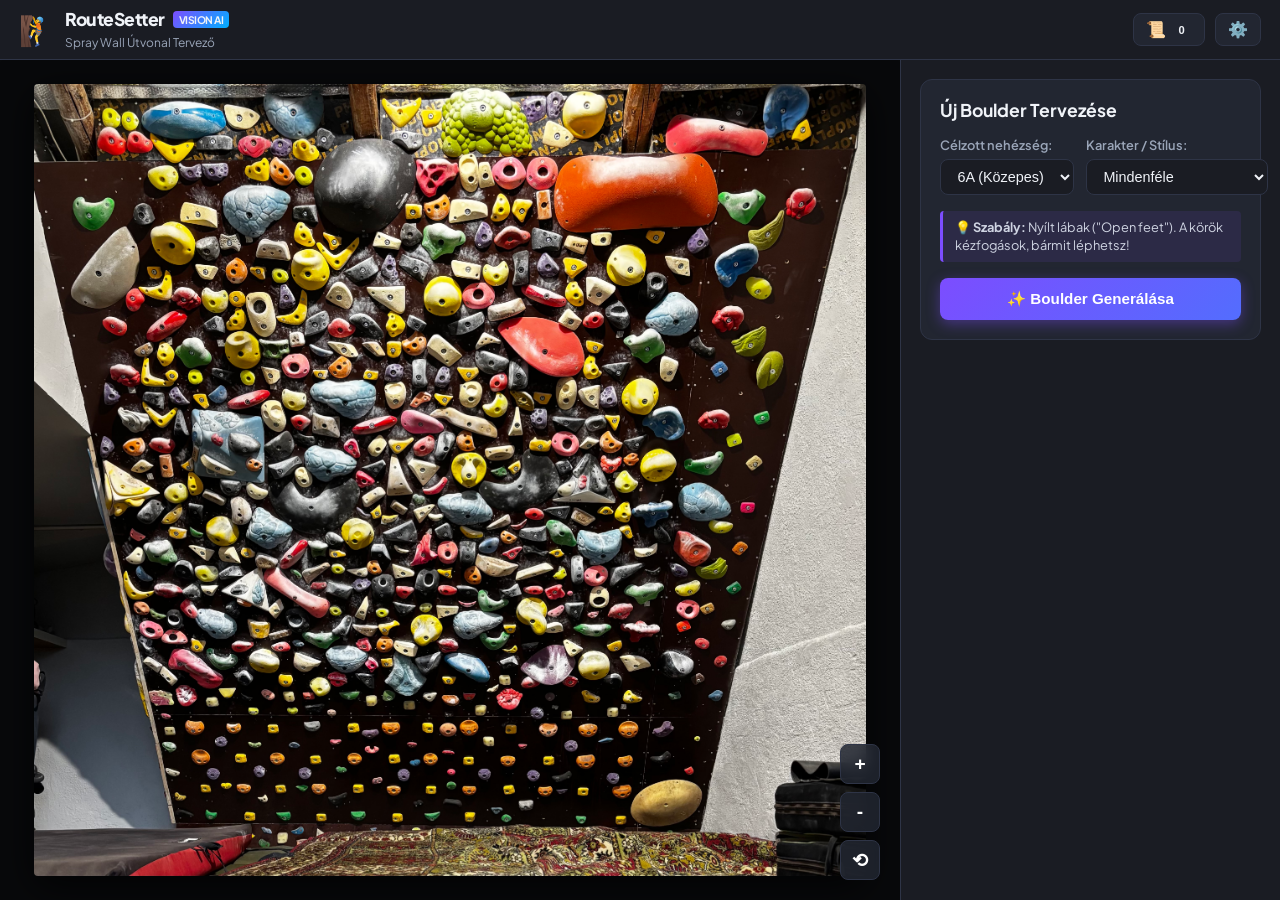
==== static/index.html @ b60ab67c "Implement Approach 1: Vision-based RouteSetter prototype with FastAPI, pan-zoom UI, and feedback loo" ====
<!DOCTYPE html>
<html lang="hu">
<head>
  <meta charset="UTF-8">
  <meta name="viewport" content="width=device-width, initial-scale=1.0, maximum-scale=5.0, user-scalable=yes">
  <title>RouteSetter AI - Spray Wall Bouldering</title>
  <link rel="stylesheet" href="/static/style.css">
  <link rel="preconnect" href="https://fonts.googleapis.com">
  <link rel="preconnect" href="https://fonts.gstatic.com" crossorigin>
  <link href="https://fonts.googleapis.com/css2?family=Plus+Jakarta+Sans:wght@400;600;700;800&family=JetBrains+Mono:wght@500;700&display=swap" rel="stylesheet">
</head>
<body>
  <div id="app">
    <!-- Header -->
    <header class="app-header">
      <div class="logo-area">
        <span class="logo-icon">🧗</span>
        <div>
          <h1>RouteSetter <span class="tag">Vision AI</span></h1>
          <span class="subtitle">Spray Wall Útvonal Tervező</span>
        </div>
      </div>
      <div class="header-actions">
        <button id="history-btn" class="icon-btn" title="Korábbi mászások">
          📜 <span id="history-count-badge" class="badge">0</span>
        </button>
        <button id="settings-btn" class="icon-btn" title="Beállítások / API Kulcs">
          ⚙️
        </button>
      </div>
    </header>

    <!-- Main Workspace -->
    <main class="main-layout">
      <!-- Wall View Area (Canvas / Image Container with Pan-Zoom) -->
      <section class="wall-section">
        <div class="wall-viewport" id="viewport">
          <div class="wall-container" id="wall-container">
            <img id="wall-img" src="/pic/wall.jpg" alt="Mászófal spray wall" draggable="false">
            <svg id="route-svg" viewBox="0 0 100 100" preserveAspectRatio="none"></svg>
          </div>
        </div>

        <div class="zoom-controls">
          <button id="zoom-in" title="Nagyítás">+</button>
          <button id="zoom-out" title="Kicsinyítés">-</button>
          <button id="zoom-reset" title="Visszaállítás">⟲</button>
        </div>

        <div class="status-overlay" id="status-overlay" style="display: none;">
          <div class="spinner"></div>
          <p id="status-text">Az AI elemzi a falat és generálja a bouldert...</p>
        </div>
      </section>

      <!-- Sidebar / Controls Area -->
      <aside class="sidebar">
        <!-- Generator Controls Card -->
        <div class="card controls-card">
          <h2>Új Boulder Tervezése</h2>
          
          <div class="form-row">
            <div class="form-group">
              <label for="grade-select">Célzott nehézség:</label>
              <select id="grade-select">
                <option value="5C">5C (Könnyű)</option>
                <option value="6A" selected>6A (Közepes)</option>
                <option value="6A+">6A+</option>
                <option value="6B">6B (Haladó)</option>
                <option value="6B+">6B+</option>
                <option value="6C">6C</option>
                <option value="7A">7A (Kemény)</option>
                <option value="7B">7B</option>
              </select>
            </div>
            
            <div class="form-group">
              <label for="style-select">Karakter / Stílus:</label>
              <select id="style-select">
                <option value="All-round" selected>Mindenféle</option>
                <option value="Jugs / Big Moves">Kancsós / Dinamikus</option>
                <option value="Crimps / Technical">Peremes / Technikai</option>
                <option value="Slopers / Body Tension">Lapos / Feszültséges</option>
              </select>
            </div>
          </div>

          <div class="rule-hint">
            💡 <strong>Szabály:</strong> Nyílt lábak ("Open feet"). A körök kézfogások, bármit léphetsz!
          </div>

          <button id="generate-btn" class="btn btn-primary">
            ✨ Boulder Generálása
          </button>
        </div>

        <!-- Active Boulder Details Card -->
        <div class="card boulder-card" id="boulder-card" style="display: none;">
          <div class="boulder-header">
            <div>
              <h3 id="boulder-name">Boulder neve</h3>
              <div class="badges">
                <span id="boulder-grade" class="badge grade-badge">6A</span>
                <span id="boulder-style" class="badge style-badge">Technikai</span>
                <span id="boulder-mode" class="badge mode-badge">AI Live</span>
              </div>
            </div>
          </div>

          <p id="boulder-desc" class="boulder-desc">Beta leírás...</p>

          <div class="holds-list-container">
            <h4>Fogások sorrendje:</h4>
            <ul id="holds-list" class="holds-list"></ul>
          </div>

          <!-- Feedback Section -->
          <div class="feedback-box">
            <h4>Mászási visszajelzés (Ágens tanítása):</h4>
            <div class="feedback-buttons">
              <button class="fb-btn btn-send" data-result="sent">
                ✅ Sikerült (Send)
              </button>
              <button class="fb-btn btn-fail" data-result="failed">
                ❌ Nem sikerült
              </button>
            </div>

            <div id="difficulty-feedback" class="difficulty-feedback" style="display: none;">
              <label>Milyennek érezted a nehézséget?</label>
              <div class="diff-btn-group">
                <button class="diff-btn" data-diff="too_easy">🟢 Túl könnyű</button>
                <button class="diff-btn active" data-diff="just_right">🟡 Pont jó</button>
                <button class="diff-btn" data-diff="too_hard">🔴 Túl nehéz</button>
              </div>
              <button id="submit-feedback-btn" class="btn btn-secondary">
                Visszajelzés mentése
              </button>
            </div>
            <div id="feedback-success-msg" class="feedback-success-msg" style="display: none;">
              ✨ Köszönöm! Az ágens figyelembe veszi ezt a következő útnál.
            </div>
          </div>
        </div>
      </aside>
    </main>

    <!-- Settings Modal -->
    <div id="settings-modal" class="modal">
      <div class="modal-content">
        <div class="modal-header">
          <h3>Beállítások & Gemini API</h3>
          <button class="close-modal-btn">&times;</button>
        </div>
        <div class="modal-body">
          <p>Az élő képfelismeréshez egy ingyenes Google Gemini API kulcs szükséges.</p>
          <div class="form-group">
            <label for="api-key-input">Gemini API Kulcs:</label>
            <input type="password" id="api-key-input" placeholder="AIzaSy...">
            <small>Kulcs nélkül az app beépített demó bouldereket mutat.</small>
          </div>
          <div class="key-help">
            <a href="https://aistudio.google.com/app/apikey" target="_blank" rel="noopener">
              🔗 Ingyenes Gemini API kulcs igénylése Google AI Studio-ban
            </a>
          </div>
        </div>
        <div class="modal-footer">
          <button id="save-settings-btn" class="btn btn-primary">Mentés</button>
        </div>
      </div>
    </div>

    <!-- History Modal -->
    <div id="history-modal" class="modal">
      <div class="modal-content">
        <div class="modal-header">
          <h3>Mászási Előzmények & Statisztika</h3>
          <button class="close-modal-btn">&times;</button>
        </div>
        <div class="modal-body">
          <div id="history-summary" class="history-summary">
            Összesen 0 mászás naplózva.
          </div>
          <div id="history-list" class="history-list"></div>
        </div>
      </div>
    </div>
  </div>

  <script src="/static/app.js"></script>
</body>
</html>
---- static/style.css ----
:root {
  --bg-primary: #121316;
  --bg-secondary: #1a1c23;
  --bg-card: #222631;
  --border-color: #2e3446;
  --text-main: #f0f3f8;
  --text-muted: #9aa5b8;
  
  --start-color: #00e676;
  --inter-color: #00b0ff;
  --top-color: #ff1744;
  --accent-color: #7c4dff;
  --accent-hover: #651fff;
  
  --radius-sm: 8px;
  --radius-md: 12px;
  --radius-lg: 18px;
}

* {
  box-sizing: border-box;
  margin: 0;
  padding: 0;
}

body {
  font-family: 'Plus Jakarta Sans', -apple-system, BlinkMacSystemFont, sans-serif;
  background-color: var(--bg-primary);
  color: var(--text-main);
  height: 100vh;
  overflow: hidden;
  display: flex;
  flex-direction: column;
}

#app {
  display: flex;
  flex-direction: column;
  height: 100vh;
}

/* Header */
.app-header {
  height: 60px;
  background-color: var(--bg-secondary);
  border-bottom: 1px solid var(--border-color);
  display: flex;
  align-items: center;
  justify-content: space-between;
  padding: 0 1.2rem;
  flex-shrink: 0;
  z-index: 10;
}

.logo-area {
  display: flex;
  align-items: center;
  gap: 10px;
}

.logo-icon {
  font-size: 1.8rem;
}

.logo-area h1 {
  font-size: 1.1rem;
  font-weight: 800;
  letter-spacing: -0.5px;
  display: flex;
  align-items: center;
  gap: 8px;
}

.tag {
  font-size: 0.65rem;
  background: linear-gradient(135deg, #7c4dff, #00b0ff);
  padding: 2px 6px;
  border-radius: 4px;
  text-transform: uppercase;
  font-weight: 700;
}

.subtitle {
  font-size: 0.75rem;
  color: var(--text-muted);
}

.header-actions {
  display: flex;
  gap: 10px;
}

.icon-btn {
  background: var(--bg-card);
  border: 1px solid var(--border-color);
  color: var(--text-main);
  border-radius: var(--radius-sm);
  padding: 6px 12px;
  font-size: 1rem;
  cursor: pointer;
  display: flex;
  align-items: center;
  gap: 6px;
  transition: all 0.2s;
}

.icon-btn:hover {
  background: var(--border-color);
}

.badge {
  font-size: 0.7rem;
  padding: 2px 7px;
  border-radius: 20px;
  font-weight: 700;
}

/* Main Layout */
.main-layout {
  display: flex;
  flex: 1;
  height: calc(100vh - 60px);
  overflow: hidden;
}

@media (max-width: 900px) {
  .main-layout {
    flex-direction: column;
  }
}

/* Wall Viewport */
.wall-section {
  flex: 1;
  position: relative;
  background-color: #08090b;
  overflow: hidden;
  display: flex;
  align-items: center;
  justify-content: center;
}

.wall-viewport {
  width: 100%;
  height: 100%;
  overflow: hidden;
  cursor: grab;
  position: relative;
  display: flex;
  align-items: center;
  justify-content: center;
  touch-action: none;
}

.wall-viewport:active {
  cursor: grabbing;
}

.wall-container {
  position: relative;
  display: inline-block;
  transform-origin: center center;
  transition: transform 0.05s ease-out;
  user-select: none;
}

#wall-img {
  max-height: 88vh;
  max-width: 100%;
  object-fit: contain;
  display: block;
  pointer-events: none;
  box-shadow: 0 10px 40px rgba(0,0,0,0.8);
  border-radius: 4px;
}

#route-svg {
  position: absolute;
  top: 0;
  left: 0;
  width: 100%;
  height: 100%;
  pointer-events: none;
  z-index: 2;
}

/* SVG Hold Styles */
.hold-ring {
  fill: transparent;
  stroke-width: 0.8;
  cursor: pointer;
  pointer-events: all;
  transition: all 0.2s;
}

.hold-ring.start {
  stroke: var(--start-color);
  filter: drop-shadow(0 0 3px rgba(0, 230, 118, 0.9));
}

.hold-ring.intermediate {
  stroke: var(--inter-color);
  filter: drop-shadow(0 0 3px rgba(0, 176, 255, 0.9));
}

.hold-ring.top {
  stroke: var(--top-color);
  stroke-width: 1.1;
  filter: drop-shadow(0 0 4px rgba(255, 23, 68, 0.9));
}

.hold-label-bg {
  fill: rgba(18, 19, 22, 0.85);
}

.hold-label-text {
  fill: #ffffff;
  font-family: 'JetBrains Mono', monospace;
  font-size: 1.8px;
  font-weight: 700;
  text-anchor: middle;
  dominant-baseline: central;
}

.route-path-line {
  stroke: rgba(255, 255, 255, 0.4);
  stroke-width: 0.35;
  stroke-dasharray: 1, 0.8;
}

/* Zoom controls */
.zoom-controls {
  position: absolute;
  bottom: 20px;
  right: 20px;
  display: flex;
  flex-direction: column;
  gap: 8px;
  z-index: 5;
}

.zoom-controls button {
  width: 40px;
  height: 40px;
  background: rgba(34, 38, 49, 0.85);
  backdrop-filter: blur(8px);
  border: 1px solid var(--border-color);
  color: white;
  border-radius: var(--radius-sm);
  font-size: 1.2rem;
  font-weight: bold;
  cursor: pointer;
  display: flex;
  align-items: center;
  justify-content: center;
}

.zoom-controls button:hover {
  background: var(--bg-card);
}

/* Loading status */
.status-overlay {
  position: absolute;
  top: 0;
  left: 0;
  right: 0;
  bottom: 0;
  background: rgba(10, 11, 14, 0.75);
  backdrop-filter: blur(5px);
  display: flex;
  flex-direction: column;
  align-items: center;
  justify-content: center;
  z-index: 20;
  gap: 15px;
}

.spinner {
  width: 48px;
  height: 48px;
  border: 4px solid rgba(255, 255, 255, 0.1);
  border-left-color: var(--accent-color);
  border-radius: 50%;
  animation: spin 0.8s linear infinite;
}

@keyframes spin {
  to { transform: rotate(360deg); }
}

/* Sidebar */
.sidebar {
  width: 380px;
  background: var(--bg-secondary);
  border-left: 1px solid var(--border-color);
  padding: 1.2rem;
  display: flex;
  flex-direction: column;
  gap: 1.2rem;
  overflow-y: auto;
  flex-shrink: 0;
}

@media (max-width: 900px) {
  .sidebar {
    width: 100%;
    height: 45%;
    border-left: none;
    border-top: 1px solid var(--border-color);
  }
}

.card {
  background: var(--bg-card);
  border: 1px solid var(--border-color);
  border-radius: var(--radius-md);
  padding: 1.2rem;
}

.card h2 {
  font-size: 1.1rem;
  margin-bottom: 1rem;
  font-weight: 700;
}

.card h3 {
  font-size: 1.2rem;
  font-weight: 800;
}

.form-row {
  display: flex;
  gap: 12px;
  margin-bottom: 1rem;
}

.form-group {
  flex: 1;
  display: flex;
  flex-direction: column;
  gap: 6px;
}

.form-group label {
  font-size: 0.8rem;
  color: var(--text-muted);
  font-weight: 600;
}

select, input[type="text"], input[type="password"] {
  background: var(--bg-secondary);
  border: 1px solid var(--border-color);
  color: var(--text-main);
  padding: 8px 12px;
  border-radius: var(--radius-sm);
  font-size: 0.9rem;
  outline: none;
}

select:focus, input:focus {
  border-color: var(--accent-color);
}

.rule-hint {
  font-size: 0.8rem;
  background: rgba(124, 77, 255, 0.1);
  border-left: 3px solid var(--accent-color);
  padding: 8px 12px;
  border-radius: 4px;
  margin-bottom: 1rem;
  color: #cfd4e2;
  line-height: 1.35;
}

.btn {
  width: 100%;
  padding: 12px;
  border: none;
  border-radius: var(--radius-sm);
  font-size: 0.95rem;
  font-weight: 700;
  cursor: pointer;
  transition: all 0.2s;
  display: flex;
  align-items: center;
  justify-content: center;
  gap: 8px;
}

.btn-primary {
  background: linear-gradient(135deg, #7c4dff, #536dfe);
  color: white;
  box-shadow: 0 4px 14px rgba(124, 77, 255, 0.4);
}

.btn-primary:hover {
  background: linear-gradient(135deg, #651fff, #3d5afe);
}

.btn-secondary {
  background: var(--border-color);
  color: white;
  margin-top: 10px;
}

.btn-secondary:hover {
  background: #3d455d;
}

/* Boulder details */
.boulder-header {
  margin-bottom: 10px;
}

.badges {
  display: flex;
  gap: 6px;
  margin-top: 6px;
}

.grade-badge {
  background: #ff6d00;
  color: white;
  font-size: 0.8rem;
}

.style-badge {
  background: rgba(255,255,255,0.1);
  color: var(--text-muted);
}

.mode-badge {
  background: rgba(0, 230, 118, 0.15);
  color: var(--start-color);
}

.boulder-desc {
  font-size: 0.85rem;
  color: #b0bac9;
  line-height: 1.4;
  margin-bottom: 12px;
}

.holds-list-container h4 {
  font-size: 0.85rem;
  color: var(--text-muted);
  margin-bottom: 6px;
  text-transform: uppercase;
  letter-spacing: 0.5px;
}

.holds-list {
  list-style: none;
  display: flex;
  flex-direction: column;
  gap: 6px;
  margin-bottom: 15px;
}

.holds-list li {
  font-size: 0.8rem;
  padding: 6px 10px;
  background: rgba(255,255,255,0.03);
  border-radius: 6px;
  display: flex;
  align-items: center;
  gap: 8px;
}

.hold-pill {
  width: 10px;
  height: 10px;
  border-radius: 50%;
  display: inline-block;
  flex-shrink: 0;
}

.hold-pill.start { background: var(--start-color); }
.hold-pill.intermediate { background: var(--inter-color); }
.hold-pill.top { background: var(--top-color); }

/* Feedback */
.feedback-box {
  border-top: 1px solid var(--border-color);
  padding-top: 12px;
}

.feedback-box h4 {
  font-size: 0.85rem;
  margin-bottom: 10px;
  color: var(--text-main);
}

.feedback-buttons {
  display: flex;
  gap: 10px;
}

.fb-btn {
  flex: 1;
  padding: 10px;
  border: 1px solid var(--border-color);
  background: var(--bg-secondary);
  color: white;
  border-radius: var(--radius-sm);
  font-size: 0.85rem;
  font-weight: 700;
  cursor: pointer;
  transition: all 0.2s;
}

.fb-btn:hover {
  filter: brightness(1.2);
}

.fb-btn.btn-send.active {
  background: rgba(0, 230, 118, 0.2);
  border-color: var(--start-color);
  color: var(--start-color);
}

.fb-btn.btn-fail.active {
  background: rgba(255, 23, 68, 0.2);
  border-color: var(--top-color);
  color: var(--top-color);
}

.difficulty-feedback {
  margin-top: 12px;
}

.difficulty-feedback label {
  font-size: 0.8rem;
  color: var(--text-muted);
  display: block;
  margin-bottom: 6px;
}

.diff-btn-group {
  display: flex;
  gap: 6px;
}

.diff-btn {
  flex: 1;
  padding: 6px 4px;
  font-size: 0.75rem;
  background: var(--bg-secondary);
  border: 1px solid var(--border-color);
  color: var(--text-muted);
  border-radius: var(--radius-sm);
  cursor: pointer;
}

.diff-btn.active {
  background: var(--bg-card);
  border-color: var(--accent-color);
  color: white;
  font-weight: 700;
}

.feedback-success-msg {
  margin-top: 10px;
  font-size: 0.8rem;
  color: var(--start-color);
  background: rgba(0, 230, 118, 0.1);
  padding: 8px;
  border-radius: var(--radius-sm);
  text-align: center;
}

/* Modals */
.modal {
  display: none;
  position: fixed;
  top: 0; left: 0; right: 0; bottom: 0;
  background: rgba(0,0,0,0.7);
  backdrop-filter: blur(4px);
  z-index: 100;
  align-items: center;
  justify-content: center;
}

.modal.active {
  display: flex;
}

.modal-content {
  background: var(--bg-card);
  border: 1px solid var(--border-color);
  border-radius: var(--radius-lg);
  width: 90%;
  max-width: 480px;
  max-height: 80vh;
  display: flex;
  flex-direction: column;
}

.modal-header {
  padding: 1rem 1.2rem;
  border-bottom: 1px solid var(--border-color);
  display: flex;
  justify-content: space-between;
  align-items: center;
}

.close-modal-btn {
  background: none;
  border: none;
  color: var(--text-muted);
  font-size: 1.5rem;
  cursor: pointer;
}

.modal-body {
  padding: 1.2rem;
  overflow-y: auto;
  font-size: 0.9rem;
  line-height: 1.5;
  display: flex;
  flex-direction: column;
  gap: 12px;
}

.modal-footer {
  padding: 1rem 1.2rem;
  border-top: 1px solid var(--border-color);
}

.key-help a {
  color: var(--inter-color);
  font-size: 0.85rem;
  text-decoration: none;
}

.key-help a:hover {
  text-decoration: underline;
}

/* History List in Modal */
.history-list {
  display: flex;
  flex-direction: column;
  gap: 8px;
  max-height: 350px;
  overflow-y: auto;
}

.history-item {
  background: var(--bg-secondary);
  border: 1px solid var(--border-color);
  border-radius: var(--radius-sm);
  padding: 8px 12px;
  display: flex;
  justify-content: space-between;
  align-items: center;
}

.history-item.sent {
  border-left: 4px solid var(--start-color);
}

.history-item.failed {
  border-left: 4px solid var(--top-color);
}
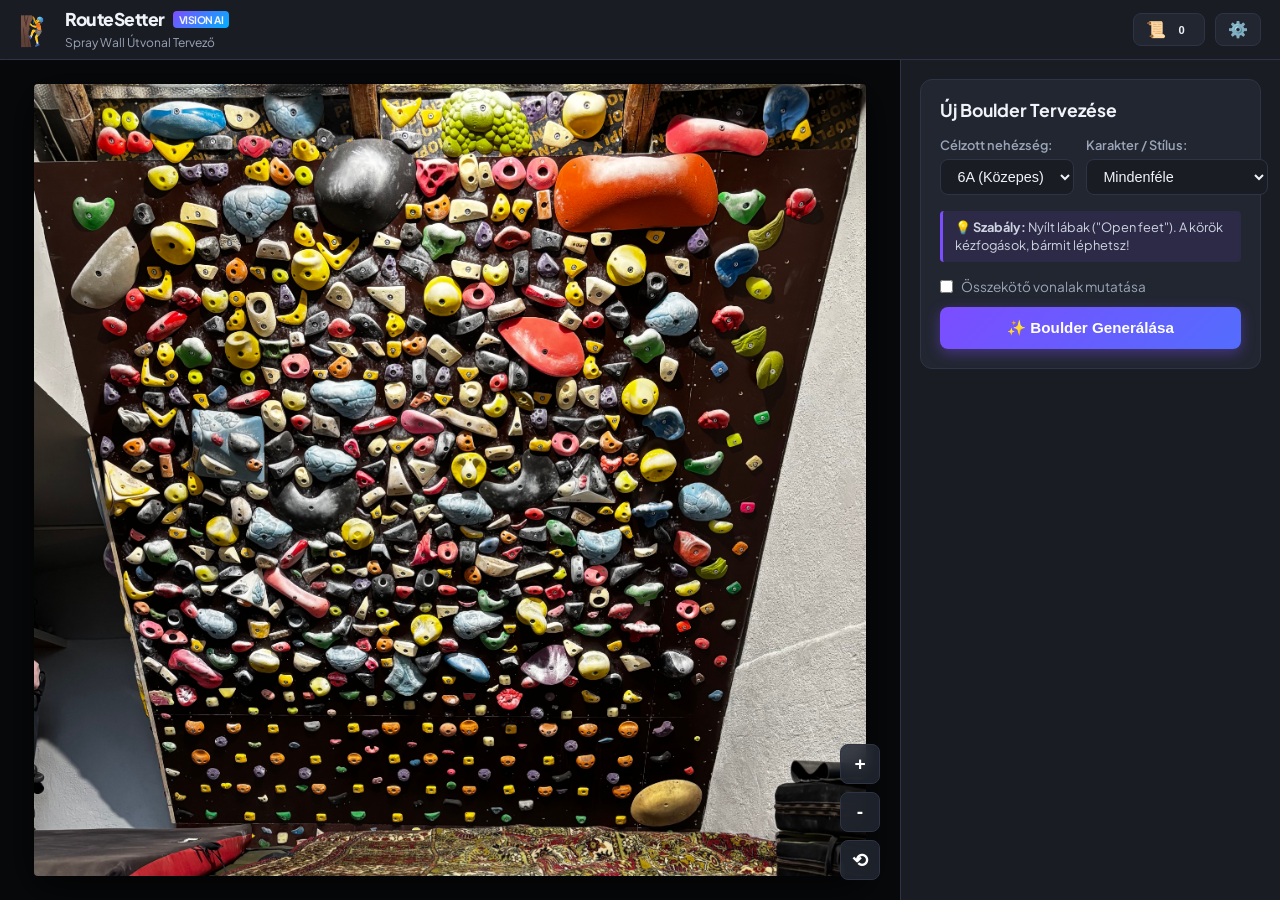
==== commit 00acfe27: "Fix SVG path fill causing black polygon over holds, add toggle for route line" ====
--- a/static/index.html
+++ b/static/index.html
@@ -87,6 +87,11 @@
 
           <div class="rule-hint">
             💡 <strong>Szabály:</strong> Nyílt lábak ("Open feet"). A körök kézfogások, bármit léphetsz!
+          </div>
+
+          <div class="options-row" style="margin-bottom: 12px; font-size: 0.85rem; color: var(--text-muted); display: flex; align-items: center; gap: 8px;">
+            <input type="checkbox" id="show-lines-toggle" style="accent-color: var(--accent-color); cursor: pointer;">
+            <label for="show-lines-toggle" style="cursor: pointer;">Összekötő vonalak mutatása</label>
           </div>
 
           <button id="generate-btn" class="btn btn-primary">
--- a/static/style.css
+++ b/static/style.css
@@ -223,7 +223,8 @@
 }
 
 .route-path-line {
-  stroke: rgba(255, 255, 255, 0.4);
+  fill: none;
+  stroke: rgba(255, 255, 255, 0.5);
   stroke-width: 0.35;
   stroke-dasharray: 1, 0.8;
 }
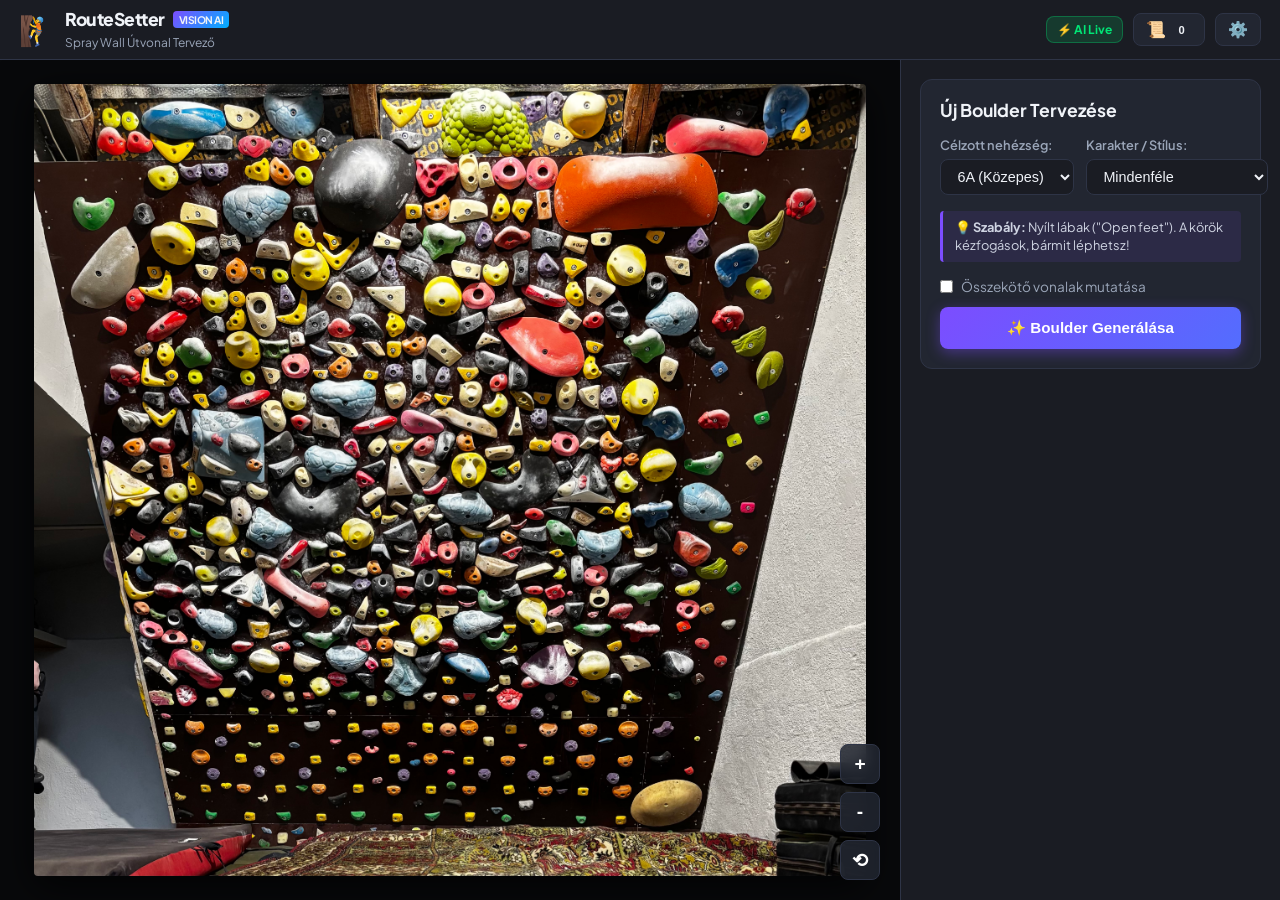
==== commit 65778f38: "Add /api/status endpoint and display live AI status indicator in frontend" ====
--- a/static/index.html
+++ b/static/index.html
@@ -21,6 +21,7 @@
         </div>
       </div>
       <div class="header-actions">
+        <span id="api-status-badge" class="api-status-badge live">⚡ AI Live</span>
         <button id="history-btn" class="icon-btn" title="Korábbi mászások">
           📜 <span id="history-count-badge" class="badge">0</span>
         </button>
--- a/static/style.css
+++ b/static/style.css
@@ -87,7 +87,30 @@
 
 .header-actions {
   display: flex;
+  align-items: center;
   gap: 10px;
+}
+
+.api-status-badge {
+  font-size: 0.75rem;
+  padding: 5px 10px;
+  border-radius: var(--radius-sm);
+  display: flex;
+  align-items: center;
+  gap: 5px;
+  font-weight: 700;
+}
+
+.api-status-badge.live {
+  background: rgba(0, 230, 118, 0.15);
+  color: var(--start-color);
+  border: 1px solid rgba(0, 230, 118, 0.3);
+}
+
+.api-status-badge.demo {
+  background: rgba(255, 171, 0, 0.15);
+  color: #ffab00;
+  border: 1px solid rgba(255, 171, 0, 0.3);
 }
 
 .icon-btn {
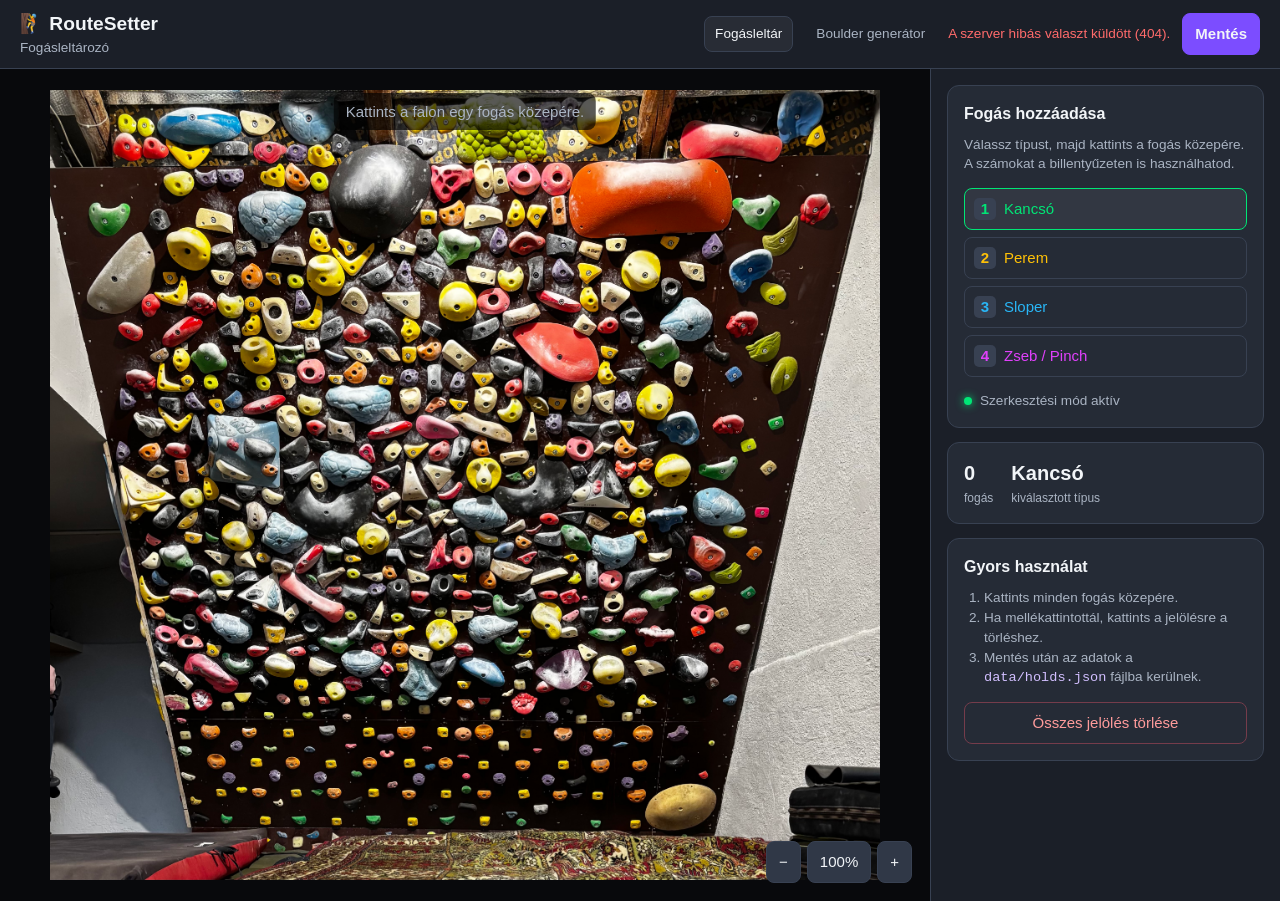
==== commit 959cef8c: "feat: add hold inventory and route generator Co-authored-by: Copilot <223556219+Copilot@users.norepl" ====
--- a/static/index.html
+++ b/static/index.html
@@ -2,198 +2,72 @@
 <html lang="hu">
 <head>
   <meta charset="UTF-8">
-  <meta name="viewport" content="width=device-width, initial-scale=1.0, maximum-scale=5.0, user-scalable=yes">
-  <title>RouteSetter AI - Spray Wall Bouldering</title>
+  <meta name="viewport" content="width=device-width, initial-scale=1.0, maximum-scale=5.0">
+  <title>RouteSetter - Fogásleltár</title>
   <link rel="stylesheet" href="/static/style.css">
-  <link rel="preconnect" href="https://fonts.googleapis.com">
-  <link rel="preconnect" href="https://fonts.gstatic.com" crossorigin>
-  <link href="https://fonts.googleapis.com/css2?family=Plus+Jakarta+Sans:wght@400;600;700;800&family=JetBrains+Mono:wght@500;700&display=swap" rel="stylesheet">
 </head>
 <body>
-  <div id="app">
-    <!-- Header -->
-    <header class="app-header">
-      <div class="logo-area">
-        <span class="logo-icon">🧗</span>
-        <div>
-          <h1>RouteSetter <span class="tag">Vision AI</span></h1>
-          <span class="subtitle">Spray Wall Útvonal Tervező</span>
+  <header class="app-header">
+    <div>
+      <h1>🧗 RouteSetter</h1>
+      <p>Fogásleltározó</p>
+    </div>
+    <div class="header-actions">
+      <a class="nav-link active" href="/inventory">Fogásleltár</a>
+      <a class="nav-link" href="/generator">Boulder generátor</a>
+      <span id="save-state" class="save-state">Betöltés...</span>
+      <button id="save-btn" class="button primary">Mentés</button>
+    </div>
+  </header>
+
+  <main class="layout">
+    <section class="wall-panel">
+      <div id="viewport" class="viewport">
+        <div id="wall-container" class="wall-container">
+          <img id="wall-image" src="/pic/wall.jpg" alt="Mászófal" draggable="false">
+          <svg id="holds-layer" viewBox="0 0 100 100" preserveAspectRatio="none" aria-label="Fogásjelölések"></svg>
         </div>
+        <div id="empty-state" class="empty-state">Kattints a falon egy fogás közepére.</div>
       </div>
-      <div class="header-actions">
-        <span id="api-status-badge" class="api-status-badge live">⚡ AI Live</span>
-        <button id="history-btn" class="icon-btn" title="Korábbi mászások">
-          📜 <span id="history-count-badge" class="badge">0</span>
-        </button>
-        <button id="settings-btn" class="icon-btn" title="Beállítások / API Kulcs">
-          ⚙️
-        </button>
+      <div class="zoom-controls">
+        <button id="zoom-out" class="button" title="Kicsinyítés">−</button>
+        <button id="zoom-reset" class="button" title="Nézet visszaállítása">100%</button>
+        <button id="zoom-in" class="button" title="Nagyítás">+</button>
       </div>
-    </header>
+    </section>
 
-    <!-- Main Workspace -->
-    <main class="main-layout">
-      <!-- Wall View Area (Canvas / Image Container with Pan-Zoom) -->
-      <section class="wall-section">
-        <div class="wall-viewport" id="viewport">
-          <div class="wall-container" id="wall-container">
-            <img id="wall-img" src="/pic/wall.jpg" alt="Mászófal spray wall" draggable="false">
-            <svg id="route-svg" viewBox="0 0 100 100" preserveAspectRatio="none"></svg>
-          </div>
+    <aside class="sidebar">
+      <section class="card">
+        <h2>Fogás hozzáadása</h2>
+        <p class="hint">Válassz típust, majd kattints a fogás közepére. A számokat a billentyűzeten is használhatod.</p>
+        <div id="type-picker" class="type-picker">
+          <button class="type-button active jug" data-type="jug" data-key="1"><span>1</span> Kancsó</button>
+          <button class="type-button crimp" data-type="crimp" data-key="2"><span>2</span> Perem</button>
+          <button class="type-button sloper" data-type="sloper" data-key="3"><span>3</span> Sloper</button>
+          <button class="type-button pinch" data-type="pinch" data-key="4"><span>4</span> Zseb / Pinch</button>
         </div>
-
-        <div class="zoom-controls">
-          <button id="zoom-in" title="Nagyítás">+</button>
-          <button id="zoom-out" title="Kicsinyítés">-</button>
-          <button id="zoom-reset" title="Visszaállítás">⟲</button>
-        </div>
-
-        <div class="status-overlay" id="status-overlay" style="display: none;">
-          <div class="spinner"></div>
-          <p id="status-text">Az AI elemzi a falat és generálja a bouldert...</p>
+        <div class="editor-status">
+          <span class="status-dot"></span>
+          <span id="editor-status">Szerkesztési mód aktív</span>
         </div>
       </section>
 
-      <!-- Sidebar / Controls Area -->
-      <aside class="sidebar">
-        <!-- Generator Controls Card -->
-        <div class="card controls-card">
-          <h2>Új Boulder Tervezése</h2>
-          
-          <div class="form-row">
-            <div class="form-group">
-              <label for="grade-select">Célzott nehézség:</label>
-              <select id="grade-select">
-                <option value="5C">5C (Könnyű)</option>
-                <option value="6A" selected>6A (Közepes)</option>
-                <option value="6A+">6A+</option>
-                <option value="6B">6B (Haladó)</option>
-                <option value="6B+">6B+</option>
-                <option value="6C">6C</option>
-                <option value="7A">7A (Kemény)</option>
-                <option value="7B">7B</option>
-              </select>
-            </div>
-            
-            <div class="form-group">
-              <label for="style-select">Karakter / Stílus:</label>
-              <select id="style-select">
-                <option value="All-round" selected>Mindenféle</option>
-                <option value="Jugs / Big Moves">Kancsós / Dinamikus</option>
-                <option value="Crimps / Technical">Peremes / Technikai</option>
-                <option value="Slopers / Body Tension">Lapos / Feszültséges</option>
-              </select>
-            </div>
-          </div>
+      <section class="card stats-card">
+        <div><strong id="hold-count">0</strong><span>fogás</span></div>
+        <div><strong id="selected-type">Kancsó</strong><span>kiválasztott típus</span></div>
+      </section>
 
-          <div class="rule-hint">
-            💡 <strong>Szabály:</strong> Nyílt lábak ("Open feet"). A körök kézfogások, bármit léphetsz!
-          </div>
-
-          <div class="options-row" style="margin-bottom: 12px; font-size: 0.85rem; color: var(--text-muted); display: flex; align-items: center; gap: 8px;">
-            <input type="checkbox" id="show-lines-toggle" style="accent-color: var(--accent-color); cursor: pointer;">
-            <label for="show-lines-toggle" style="cursor: pointer;">Összekötő vonalak mutatása</label>
-          </div>
-
-          <button id="generate-btn" class="btn btn-primary">
-            ✨ Boulder Generálása
-          </button>
-        </div>
-
-        <!-- Active Boulder Details Card -->
-        <div class="card boulder-card" id="boulder-card" style="display: none;">
-          <div class="boulder-header">
-            <div>
-              <h3 id="boulder-name">Boulder neve</h3>
-              <div class="badges">
-                <span id="boulder-grade" class="badge grade-badge">6A</span>
-                <span id="boulder-style" class="badge style-badge">Technikai</span>
-                <span id="boulder-mode" class="badge mode-badge">AI Live</span>
-              </div>
-            </div>
-          </div>
-
-          <p id="boulder-desc" class="boulder-desc">Beta leírás...</p>
-
-          <div class="holds-list-container">
-            <h4>Fogások sorrendje:</h4>
-            <ul id="holds-list" class="holds-list"></ul>
-          </div>
-
-          <!-- Feedback Section -->
-          <div class="feedback-box">
-            <h4>Mászási visszajelzés (Ágens tanítása):</h4>
-            <div class="feedback-buttons">
-              <button class="fb-btn btn-send" data-result="sent">
-                ✅ Sikerült (Send)
-              </button>
-              <button class="fb-btn btn-fail" data-result="failed">
-                ❌ Nem sikerült
-              </button>
-            </div>
-
-            <div id="difficulty-feedback" class="difficulty-feedback" style="display: none;">
-              <label>Milyennek érezted a nehézséget?</label>
-              <div class="diff-btn-group">
-                <button class="diff-btn" data-diff="too_easy">🟢 Túl könnyű</button>
-                <button class="diff-btn active" data-diff="just_right">🟡 Pont jó</button>
-                <button class="diff-btn" data-diff="too_hard">🔴 Túl nehéz</button>
-              </div>
-              <button id="submit-feedback-btn" class="btn btn-secondary">
-                Visszajelzés mentése
-              </button>
-            </div>
-            <div id="feedback-success-msg" class="feedback-success-msg" style="display: none;">
-              ✨ Köszönöm! Az ágens figyelembe veszi ezt a következő útnál.
-            </div>
-          </div>
-        </div>
-      </aside>
-    </main>
-
-    <!-- Settings Modal -->
-    <div id="settings-modal" class="modal">
-      <div class="modal-content">
-        <div class="modal-header">
-          <h3>Beállítások & Gemini API</h3>
-          <button class="close-modal-btn">&times;</button>
-        </div>
-        <div class="modal-body">
-          <p>Az élő képfelismeréshez egy ingyenes Google Gemini API kulcs szükséges.</p>
-          <div class="form-group">
-            <label for="api-key-input">Gemini API Kulcs:</label>
-            <input type="password" id="api-key-input" placeholder="AIzaSy...">
-            <small>Kulcs nélkül az app beépített demó bouldereket mutat.</small>
-          </div>
-          <div class="key-help">
-            <a href="https://aistudio.google.com/app/apikey" target="_blank" rel="noopener">
-              🔗 Ingyenes Gemini API kulcs igénylése Google AI Studio-ban
-            </a>
-          </div>
-        </div>
-        <div class="modal-footer">
-          <button id="save-settings-btn" class="btn btn-primary">Mentés</button>
-        </div>
-      </div>
-    </div>
-
-    <!-- History Modal -->
-    <div id="history-modal" class="modal">
-      <div class="modal-content">
-        <div class="modal-header">
-          <h3>Mászási Előzmények & Statisztika</h3>
-          <button class="close-modal-btn">&times;</button>
-        </div>
-        <div class="modal-body">
-          <div id="history-summary" class="history-summary">
-            Összesen 0 mászás naplózva.
-          </div>
-          <div id="history-list" class="history-list"></div>
-        </div>
-      </div>
-    </div>
-  </div>
-
-  <script src="/static/app.js"></script>
+      <section class="card">
+        <h2>Gyors használat</h2>
+        <ol class="instructions">
+          <li>Kattints minden fogás közepére.</li>
+          <li>Ha mellékattintottál, kattints a jelölésre a törléshez.</li>
+          <li>Mentés után az adatok a <code>data/holds.json</code> fájlba kerülnek.</li>
+        </ol>
+        <button id="clear-btn" class="button danger">Összes jelölés törlése</button>
+      </section>
+    </aside>
+  </main>
+  <script src="/static/app.js?v=8"></script>
 </body>
 </html>
--- a/static/style.css
+++ b/static/style.css
@@ -1,690 +1,167 @@
 :root {
-  --bg-primary: #121316;
-  --bg-secondary: #1a1c23;
-  --bg-card: #222631;
-  --border-color: #2e3446;
-  --text-main: #f0f3f8;
-  --text-muted: #9aa5b8;
-  
-  --start-color: #00e676;
-  --inter-color: #00b0ff;
-  --top-color: #ff1744;
-  --accent-color: #7c4dff;
-  --accent-hover: #651fff;
-  
-  --radius-sm: 8px;
-  --radius-md: 12px;
-  --radius-lg: 18px;
+  --bg: #101217;
+  --panel: #1b1f28;
+  --card: #252b36;
+  --border: #384152;
+  --text: #f2f5f8;
+  --muted: #aab4c3;
+  --accent: #7c4dff;
+  --jug: #00e676;
+  --crimp: #ffc107;
+  --sloper: #29b6f6;
+  --pinch: #e040fb;
 }
 
-* {
-  box-sizing: border-box;
+* { box-sizing: border-box; }
+body {
   margin: 0;
-  padding: 0;
+  min-height: 100vh;
+  background: var(--bg);
+  color: var(--text);
+  font: 15px/1.45 -apple-system, BlinkMacSystemFont, "Segoe UI", sans-serif;
 }
-
-body {
-  font-family: 'Plus Jakarta Sans', -apple-system, BlinkMacSystemFont, sans-serif;
-  background-color: var(--bg-primary);
-  color: var(--text-main);
-  height: 100vh;
-  overflow: hidden;
-  display: flex;
-  flex-direction: column;
-}
-
-#app {
-  display: flex;
-  flex-direction: column;
-  height: 100vh;
-}
-
-/* Header */
+button { font: inherit; }
 .app-header {
-  height: 60px;
-  background-color: var(--bg-secondary);
-  border-bottom: 1px solid var(--border-color);
+  min-height: 68px;
+  padding: 10px 20px;
   display: flex;
   align-items: center;
   justify-content: space-between;
-  padding: 0 1.2rem;
-  flex-shrink: 0;
-  z-index: 10;
+  gap: 16px;
+  background: var(--panel);
+  border-bottom: 1px solid var(--border);
 }
-
-.logo-area {
-  display: flex;
-  align-items: center;
-  gap: 10px;
+h1, h2, p { margin: 0; }
+h1 { font-size: 1.2rem; }
+.app-header p, .hint, .save-state { color: var(--muted); font-size: .85rem; }
+.header-actions { display: flex; align-items: center; gap: 12px; }
+.nav-link {
+  color: var(--muted);
+  text-decoration: none;
+  font-size: .85rem;
+  padding: 7px 10px;
+  border: 1px solid transparent;
+  border-radius: 8px;
 }
-
-.logo-icon {
-  font-size: 1.8rem;
+.nav-link:hover, .nav-link.active {
+  color: var(--text);
+  border-color: var(--border);
+  background: rgba(255,255,255,.06);
 }
-
-.logo-area h1 {
-  font-size: 1.1rem;
-  font-weight: 800;
-  letter-spacing: -0.5px;
-  display: flex;
-  align-items: center;
-  gap: 8px;
+.save-state.error { color: #ff6b6b; }
+.layout { height: calc(100vh - 68px); display: flex; }
+.wall-panel { position: relative; flex: 1; min-width: 0; background: #08090c; overflow: hidden; }
+.viewport {
+  width: 100%; height: 100%; display: flex; align-items: center; justify-content: center;
+  overflow: auto; cursor: crosshair; padding: 20px;
 }
-
-.tag {
-  font-size: 0.65rem;
-  background: linear-gradient(135deg, #7c4dff, #00b0ff);
-  padding: 2px 6px;
-  border-radius: 4px;
-  text-transform: uppercase;
-  font-weight: 700;
+.generator-viewport {
+  overflow: hidden;
+  padding: 12px;
 }
-
-.subtitle {
-  font-size: 0.75rem;
-  color: var(--text-muted);
-}
-
-.header-actions {
-  display: flex;
-  align-items: center;
-  gap: 10px;
-}
-
-.api-status-badge {
-  font-size: 0.75rem;
-  padding: 5px 10px;
-  border-radius: var(--radius-sm);
-  display: flex;
-  align-items: center;
-  gap: 5px;
-  font-weight: 700;
-}
-
-.api-status-badge.live {
-  background: rgba(0, 230, 118, 0.15);
-  color: var(--start-color);
-  border: 1px solid rgba(0, 230, 118, 0.3);
-}
-
-.api-status-badge.demo {
-  background: rgba(255, 171, 0, 0.15);
-  color: #ffab00;
-  border: 1px solid rgba(255, 171, 0, 0.3);
-}
-
-.icon-btn {
-  background: var(--bg-card);
-  border: 1px solid var(--border-color);
-  color: var(--text-main);
-  border-radius: var(--radius-sm);
-  padding: 6px 12px;
-  font-size: 1rem;
-  cursor: pointer;
-  display: flex;
-  align-items: center;
-  gap: 6px;
-  transition: all 0.2s;
-}
-
-.icon-btn:hover {
-  background: var(--border-color);
-}
-
-.badge {
-  font-size: 0.7rem;
-  padding: 2px 7px;
-  border-radius: 20px;
-  font-weight: 700;
-}
-
-/* Main Layout */
-.main-layout {
-  display: flex;
-  flex: 1;
-  height: calc(100vh - 60px);
-  overflow: hidden;
-}
-
-@media (max-width: 900px) {
-  .main-layout {
-    flex-direction: column;
-  }
-}
-
-/* Wall Viewport */
-.wall-section {
-  flex: 1;
-  position: relative;
-  background-color: #08090b;
-  overflow: hidden;
+.generator-viewport .wall-container {
+  max-width: 100%;
+  max-height: 100%;
   display: flex;
   align-items: center;
   justify-content: center;
 }
-
-.wall-viewport {
+.wall-container { position: relative; transform-origin: center; flex: 0 0 auto; line-height: 0; }
+#wall-image, #generator-wall-image {
+  width: auto;
+  height: auto;
+  object-fit: contain;
+  display: block;
+  user-select: none;
+}
+#wall-image {
+  max-width: min(100%, 1000px);
+  max-height: calc(100vh - 110px);
+}
+.generator-viewport #generator-wall-image {
+  max-width: 100%;
+  max-height: calc(100vh - 104px);
+}
+#holds-layer { position: absolute; inset: 0; width: 100%; height: 100%; overflow: visible; }
+#generator-layer {
+  position: absolute;
+  inset: 0;
   width: 100%;
   height: 100%;
-  overflow: hidden;
-  cursor: grab;
-  position: relative;
-  display: flex;
-  align-items: center;
-  justify-content: center;
-  touch-action: none;
+  overflow: visible;
+  pointer-events: none;
 }
-
-.wall-viewport:active {
-  cursor: grabbing;
+.hold-marker { cursor: grab; pointer-events: all; }
+.hold-marker:active { cursor: grabbing; }
+.hold-circle { fill: rgba(10, 12, 16, .45); stroke-width: .8; vector-effect: non-scaling-stroke; }
+.hold-marker:hover .hold-circle { stroke: white; stroke-width: 1.3; }
+.hold-hit-area { fill: transparent; stroke: transparent; pointer-events: all; }
+.hold-marker.jug .hold-circle { stroke: var(--jug); }
+.hold-marker.crimp .hold-circle { stroke: var(--crimp); }
+.hold-marker.sloper .hold-circle { stroke: var(--sloper); }
+.hold-marker.pinch .hold-circle { stroke: var(--pinch); }
+.hold-label { fill: white; font-size: 1.15px; text-anchor: middle; dominant-baseline: central; pointer-events: none; }
+.route-path {
+  fill: none;
+  stroke: rgba(255, 255, 255, .95);
+  stroke-width: .55;
+  stroke-dasharray: 1.4 .8;
+  filter: drop-shadow(0 0 2px rgba(0, 0, 0, .95));
+  pointer-events: none;
 }
-
-.wall-container {
-  position: relative;
-  display: inline-block;
-  transform-origin: center center;
-  transition: transform 0.05s ease-out;
-  user-select: none;
+.route-marker { pointer-events: none; }
+.route-circle {
+  stroke-width: 1.15;
+  vector-effect: non-scaling-stroke;
+  filter: drop-shadow(0 0 3px rgba(0, 0, 0, .95));
 }
-
-#wall-img {
-  max-height: 88vh;
-  max-width: 100%;
-  object-fit: contain;
+.route-circle.start {
+  fill: rgba(0, 230, 118, .3);
+  stroke: #00ff88;
+}
+.route-circle.intermediate {
+  fill: rgba(41, 182, 246, .35);
+  stroke: #62d4ff;
+}
+.route-circle.top {
+  fill: rgba(255, 82, 82, .35);
+  stroke: #ff5252;
+  stroke-width: 1.35;
+}
+.generator-inventory-status {
   display: block;
-  pointer-events: none;
-  box-shadow: 0 10px 40px rgba(0,0,0,0.8);
-  border-radius: 4px;
+  padding: 0 2px 12px;
 }
-
-#route-svg {
-  position: absolute;
-  top: 0;
-  left: 0;
-  width: 100%;
-  height: 100%;
-  pointer-events: none;
-  z-index: 2;
+.empty-state { position: absolute; top: 24px; left: 50%; transform: translateX(-50%); padding: 8px 12px; border-radius: 8px; background: rgba(0,0,0,.65); color: var(--muted); pointer-events: none; }
+.empty-state[hidden] { display: none; }
+.zoom-controls { position: absolute; right: 18px; bottom: 18px; display: flex; gap: 6px; }
+.sidebar { width: 350px; padding: 16px; background: var(--panel); border-left: 1px solid var(--border); overflow-y: auto; }
+.card { padding: 16px; margin-bottom: 14px; background: var(--card); border: 1px solid var(--border); border-radius: 12px; }
+.card h2 { font-size: 1rem; margin-bottom: 10px; }
+.hint { margin-bottom: 14px; }
+.button { border: 1px solid var(--border); border-radius: 8px; padding: 9px 12px; color: var(--text); background: #303847; cursor: pointer; }
+.button:hover { filter: brightness(1.15); }
+.button:disabled { opacity: .6; cursor: wait; }
+.primary { background: var(--accent); border-color: var(--accent); font-weight: 700; }
+.danger { width: 100%; margin-top: 14px; color: #ff9b9b; background: transparent; border-color: #753c4b; }
+.generator-button { width: 100%; margin-top: 12px; }
+.route-list { margin: 10px 0 0; padding-left: 20px; color: var(--muted); font-size: .8rem; }
+.type-picker { display: grid; gap: 7px; }
+.type-button { display: flex; align-items: center; gap: 8px; padding: 9px; border: 1px solid var(--border); border-radius: 8px; background: transparent; color: var(--text); cursor: pointer; text-align: left; }
+.type-button span { display: grid; place-items: center; width: 22px; height: 22px; border-radius: 5px; background: var(--border); font-weight: 700; }
+.type-button.active { border-color: currentColor; background: rgba(255,255,255,.06); }
+.type-button.jug { color: var(--jug); } .type-button.crimp { color: var(--crimp); } .type-button.sloper { color: var(--sloper); } .type-button.pinch { color: var(--pinch); }
+.editor-status { display: flex; align-items: center; gap: 8px; margin-top: 14px; color: var(--muted); font-size: .85rem; }
+.status-dot { width: 8px; height: 8px; border-radius: 50%; background: var(--jug); box-shadow: 0 0 8px var(--jug); }
+.stats-card { display: flex; gap: 18px; }
+.stats-card div { display: flex; flex-direction: column; gap: 2px; }
+.stats-card strong { font-size: 1.25rem; }
+.stats-card span { color: var(--muted); font-size: .75rem; }
+.instructions { padding-left: 20px; margin: 0; color: var(--muted); font-size: .85rem; }
+code { color: #d2bfff; }
+@media (max-width: 850px) {
+  body { overflow: auto; }
+  .layout { height: auto; flex-direction: column; }
+  .wall-panel { height: 65vh; min-height: 380px; }
+  .sidebar { width: 100%; border-left: 0; border-top: 1px solid var(--border); }
 }
-
-/* SVG Hold Styles */
-.hold-ring {
-  fill: transparent;
-  stroke-width: 0.8;
-  cursor: pointer;
-  pointer-events: all;
-  transition: all 0.2s;
-}
-
-.hold-ring.start {
-  stroke: var(--start-color);
-  filter: drop-shadow(0 0 3px rgba(0, 230, 118, 0.9));
-}
-
-.hold-ring.intermediate {
-  stroke: var(--inter-color);
-  filter: drop-shadow(0 0 3px rgba(0, 176, 255, 0.9));
-}
-
-.hold-ring.top {
-  stroke: var(--top-color);
-  stroke-width: 1.1;
-  filter: drop-shadow(0 0 4px rgba(255, 23, 68, 0.9));
-}
-
-.hold-label-bg {
-  fill: rgba(18, 19, 22, 0.85);
-}
-
-.hold-label-text {
-  fill: #ffffff;
-  font-family: 'JetBrains Mono', monospace;
-  font-size: 1.8px;
-  font-weight: 700;
-  text-anchor: middle;
-  dominant-baseline: central;
-}
-
-.route-path-line {
-  fill: none;
-  stroke: rgba(255, 255, 255, 0.5);
-  stroke-width: 0.35;
-  stroke-dasharray: 1, 0.8;
-}
-
-/* Zoom controls */
-.zoom-controls {
-  position: absolute;
-  bottom: 20px;
-  right: 20px;
-  display: flex;
-  flex-direction: column;
-  gap: 8px;
-  z-index: 5;
-}
-
-.zoom-controls button {
-  width: 40px;
-  height: 40px;
-  background: rgba(34, 38, 49, 0.85);
-  backdrop-filter: blur(8px);
-  border: 1px solid var(--border-color);
-  color: white;
-  border-radius: var(--radius-sm);
-  font-size: 1.2rem;
-  font-weight: bold;
-  cursor: pointer;
-  display: flex;
-  align-items: center;
-  justify-content: center;
-}
-
-.zoom-controls button:hover {
-  background: var(--bg-card);
-}
-
-/* Loading status */
-.status-overlay {
-  position: absolute;
-  top: 0;
-  left: 0;
-  right: 0;
-  bottom: 0;
-  background: rgba(10, 11, 14, 0.75);
-  backdrop-filter: blur(5px);
-  display: flex;
-  flex-direction: column;
-  align-items: center;
-  justify-content: center;
-  z-index: 20;
-  gap: 15px;
-}
-
-.spinner {
-  width: 48px;
-  height: 48px;
-  border: 4px solid rgba(255, 255, 255, 0.1);
-  border-left-color: var(--accent-color);
-  border-radius: 50%;
-  animation: spin 0.8s linear infinite;
-}
-
-@keyframes spin {
-  to { transform: rotate(360deg); }
-}
-
-/* Sidebar */
-.sidebar {
-  width: 380px;
-  background: var(--bg-secondary);
-  border-left: 1px solid var(--border-color);
-  padding: 1.2rem;
-  display: flex;
-  flex-direction: column;
-  gap: 1.2rem;
-  overflow-y: auto;
-  flex-shrink: 0;
-}
-
-@media (max-width: 900px) {
-  .sidebar {
-    width: 100%;
-    height: 45%;
-    border-left: none;
-    border-top: 1px solid var(--border-color);
-  }
-}
-
-.card {
-  background: var(--bg-card);
-  border: 1px solid var(--border-color);
-  border-radius: var(--radius-md);
-  padding: 1.2rem;
-}
-
-.card h2 {
-  font-size: 1.1rem;
-  margin-bottom: 1rem;
-  font-weight: 700;
-}
-
-.card h3 {
-  font-size: 1.2rem;
-  font-weight: 800;
-}
-
-.form-row {
-  display: flex;
-  gap: 12px;
-  margin-bottom: 1rem;
-}
-
-.form-group {
-  flex: 1;
-  display: flex;
-  flex-direction: column;
-  gap: 6px;
-}
-
-.form-group label {
-  font-size: 0.8rem;
-  color: var(--text-muted);
-  font-weight: 600;
-}
-
-select, input[type="text"], input[type="password"] {
-  background: var(--bg-secondary);
-  border: 1px solid var(--border-color);
-  color: var(--text-main);
-  padding: 8px 12px;
-  border-radius: var(--radius-sm);
-  font-size: 0.9rem;
-  outline: none;
-}
-
-select:focus, input:focus {
-  border-color: var(--accent-color);
-}
-
-.rule-hint {
-  font-size: 0.8rem;
-  background: rgba(124, 77, 255, 0.1);
-  border-left: 3px solid var(--accent-color);
-  padding: 8px 12px;
-  border-radius: 4px;
-  margin-bottom: 1rem;
-  color: #cfd4e2;
-  line-height: 1.35;
-}
-
-.btn {
-  width: 100%;
-  padding: 12px;
-  border: none;
-  border-radius: var(--radius-sm);
-  font-size: 0.95rem;
-  font-weight: 700;
-  cursor: pointer;
-  transition: all 0.2s;
-  display: flex;
-  align-items: center;
-  justify-content: center;
-  gap: 8px;
-}
-
-.btn-primary {
-  background: linear-gradient(135deg, #7c4dff, #536dfe);
-  color: white;
-  box-shadow: 0 4px 14px rgba(124, 77, 255, 0.4);
-}
-
-.btn-primary:hover {
-  background: linear-gradient(135deg, #651fff, #3d5afe);
-}
-
-.btn-secondary {
-  background: var(--border-color);
-  color: white;
-  margin-top: 10px;
-}
-
-.btn-secondary:hover {
-  background: #3d455d;
-}
-
-/* Boulder details */
-.boulder-header {
-  margin-bottom: 10px;
-}
-
-.badges {
-  display: flex;
-  gap: 6px;
-  margin-top: 6px;
-}
-
-.grade-badge {
-  background: #ff6d00;
-  color: white;
-  font-size: 0.8rem;
-}
-
-.style-badge {
-  background: rgba(255,255,255,0.1);
-  color: var(--text-muted);
-}
-
-.mode-badge {
-  background: rgba(0, 230, 118, 0.15);
-  color: var(--start-color);
-}
-
-.boulder-desc {
-  font-size: 0.85rem;
-  color: #b0bac9;
-  line-height: 1.4;
-  margin-bottom: 12px;
-}
-
-.holds-list-container h4 {
-  font-size: 0.85rem;
-  color: var(--text-muted);
-  margin-bottom: 6px;
-  text-transform: uppercase;
-  letter-spacing: 0.5px;
-}
-
-.holds-list {
-  list-style: none;
-  display: flex;
-  flex-direction: column;
-  gap: 6px;
-  margin-bottom: 15px;
-}
-
-.holds-list li {
-  font-size: 0.8rem;
-  padding: 6px 10px;
-  background: rgba(255,255,255,0.03);
-  border-radius: 6px;
-  display: flex;
-  align-items: center;
-  gap: 8px;
-}
-
-.hold-pill {
-  width: 10px;
-  height: 10px;
-  border-radius: 50%;
-  display: inline-block;
-  flex-shrink: 0;
-}
-
-.hold-pill.start { background: var(--start-color); }
-.hold-pill.intermediate { background: var(--inter-color); }
-.hold-pill.top { background: var(--top-color); }
-
-/* Feedback */
-.feedback-box {
-  border-top: 1px solid var(--border-color);
-  padding-top: 12px;
-}
-
-.feedback-box h4 {
-  font-size: 0.85rem;
-  margin-bottom: 10px;
-  color: var(--text-main);
-}
-
-.feedback-buttons {
-  display: flex;
-  gap: 10px;
-}
-
-.fb-btn {
-  flex: 1;
-  padding: 10px;
-  border: 1px solid var(--border-color);
-  background: var(--bg-secondary);
-  color: white;
-  border-radius: var(--radius-sm);
-  font-size: 0.85rem;
-  font-weight: 700;
-  cursor: pointer;
-  transition: all 0.2s;
-}
-
-.fb-btn:hover {
-  filter: brightness(1.2);
-}
-
-.fb-btn.btn-send.active {
-  background: rgba(0, 230, 118, 0.2);
-  border-color: var(--start-color);
-  color: var(--start-color);
-}
-
-.fb-btn.btn-fail.active {
-  background: rgba(255, 23, 68, 0.2);
-  border-color: var(--top-color);
-  color: var(--top-color);
-}
-
-.difficulty-feedback {
-  margin-top: 12px;
-}
-
-.difficulty-feedback label {
-  font-size: 0.8rem;
-  color: var(--text-muted);
-  display: block;
-  margin-bottom: 6px;
-}
-
-.diff-btn-group {
-  display: flex;
-  gap: 6px;
-}
-
-.diff-btn {
-  flex: 1;
-  padding: 6px 4px;
-  font-size: 0.75rem;
-  background: var(--bg-secondary);
-  border: 1px solid var(--border-color);
-  color: var(--text-muted);
-  border-radius: var(--radius-sm);
-  cursor: pointer;
-}
-
-.diff-btn.active {
-  background: var(--bg-card);
-  border-color: var(--accent-color);
-  color: white;
-  font-weight: 700;
-}
-
-.feedback-success-msg {
-  margin-top: 10px;
-  font-size: 0.8rem;
-  color: var(--start-color);
-  background: rgba(0, 230, 118, 0.1);
-  padding: 8px;
-  border-radius: var(--radius-sm);
-  text-align: center;
-}
-
-/* Modals */
-.modal {
-  display: none;
-  position: fixed;
-  top: 0; left: 0; right: 0; bottom: 0;
-  background: rgba(0,0,0,0.7);
-  backdrop-filter: blur(4px);
-  z-index: 100;
-  align-items: center;
-  justify-content: center;
-}
-
-.modal.active {
-  display: flex;
-}
-
-.modal-content {
-  background: var(--bg-card);
-  border: 1px solid var(--border-color);
-  border-radius: var(--radius-lg);
-  width: 90%;
-  max-width: 480px;
-  max-height: 80vh;
-  display: flex;
-  flex-direction: column;
-}
-
-.modal-header {
-  padding: 1rem 1.2rem;
-  border-bottom: 1px solid var(--border-color);
-  display: flex;
-  justify-content: space-between;
-  align-items: center;
-}
-
-.close-modal-btn {
-  background: none;
-  border: none;
-  color: var(--text-muted);
-  font-size: 1.5rem;
-  cursor: pointer;
-}
-
-.modal-body {
-  padding: 1.2rem;
-  overflow-y: auto;
-  font-size: 0.9rem;
-  line-height: 1.5;
-  display: flex;
-  flex-direction: column;
-  gap: 12px;
-}
-
-.modal-footer {
-  padding: 1rem 1.2rem;
-  border-top: 1px solid var(--border-color);
-}
-
-.key-help a {
-  color: var(--inter-color);
-  font-size: 0.85rem;
-  text-decoration: none;
-}
-
-.key-help a:hover {
-  text-decoration: underline;
-}
-
-/* History List in Modal */
-.history-list {
-  display: flex;
-  flex-direction: column;
-  gap: 8px;
-  max-height: 350px;
-  overflow-y: auto;
-}
-
-.history-item {
-  background: var(--bg-secondary);
-  border: 1px solid var(--border-color);
-  border-radius: var(--radius-sm);
-  padding: 8px 12px;
-  display: flex;
-  justify-content: space-between;
-  align-items: center;
-}
-
-.history-item.sent {
-  border-left: 4px solid var(--start-color);
-}
-
-.history-item.failed {
-  border-left: 4px solid var(--top-color);
-}
